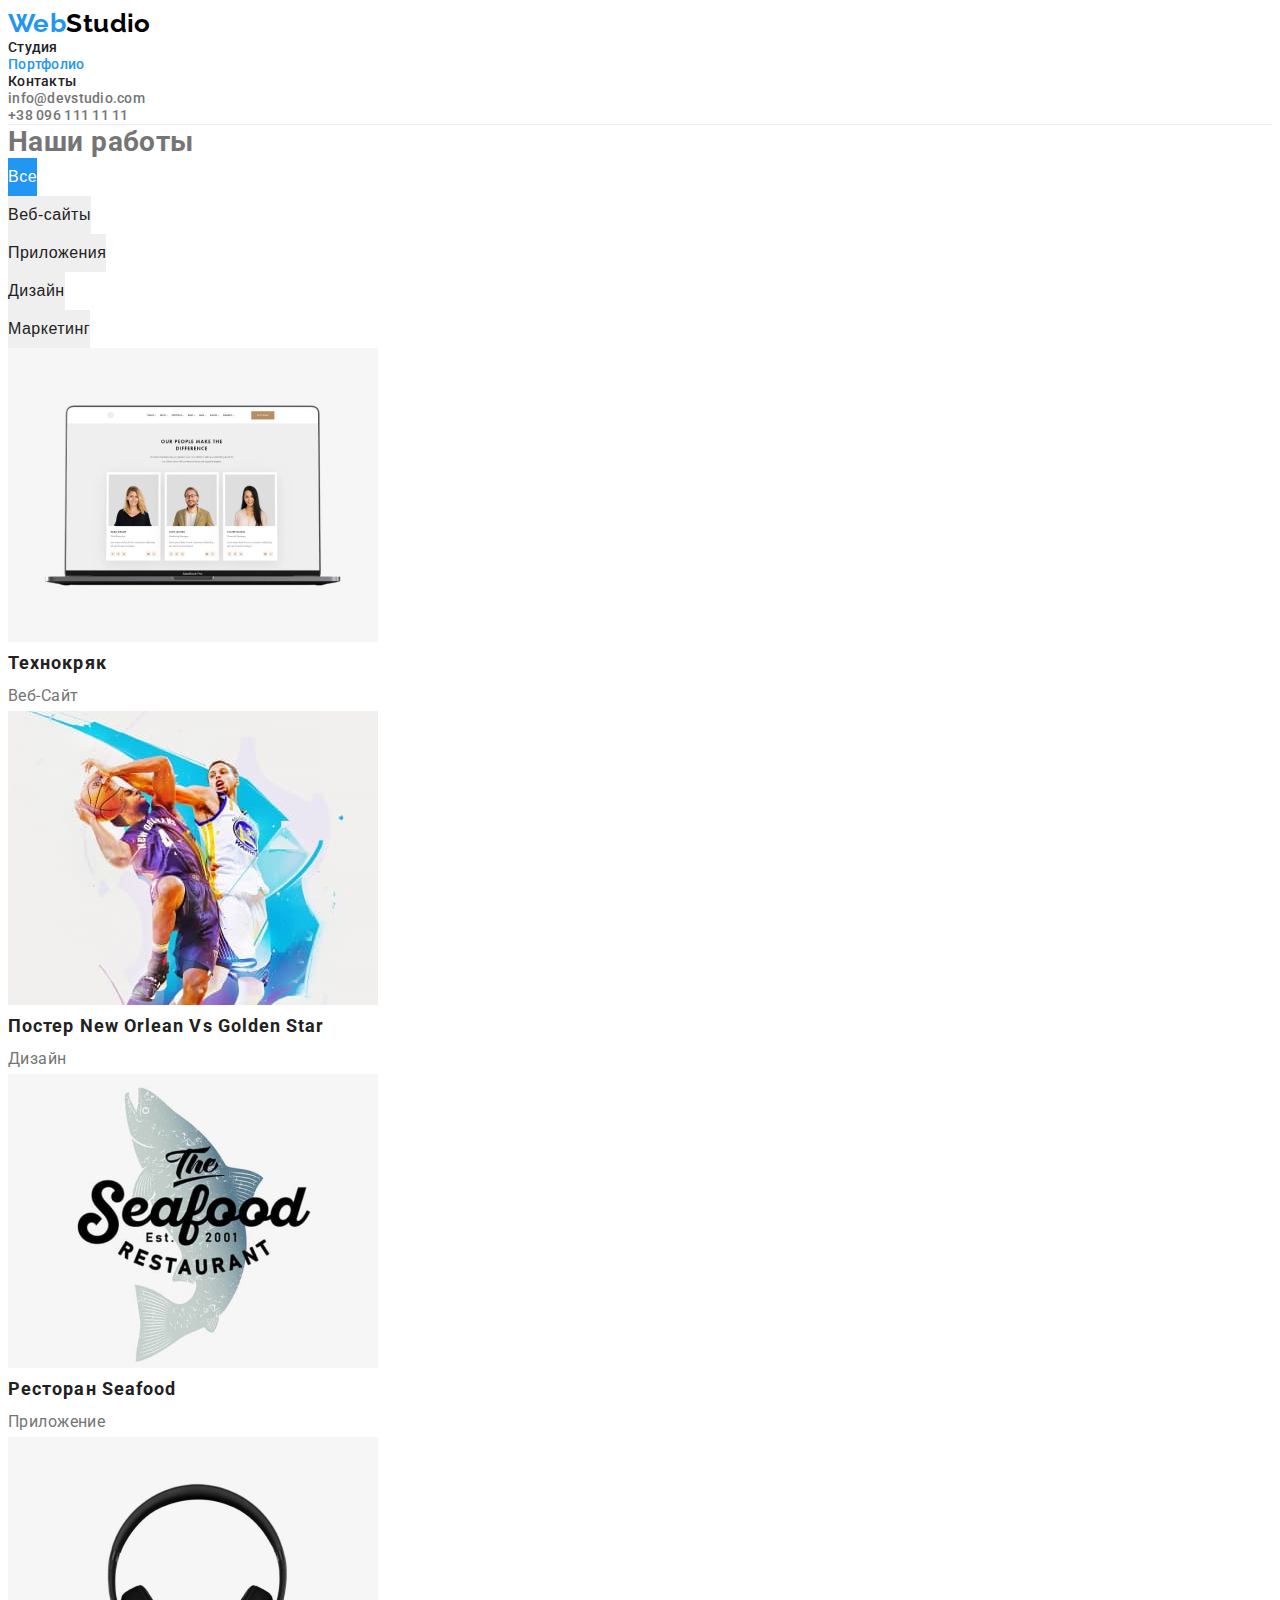
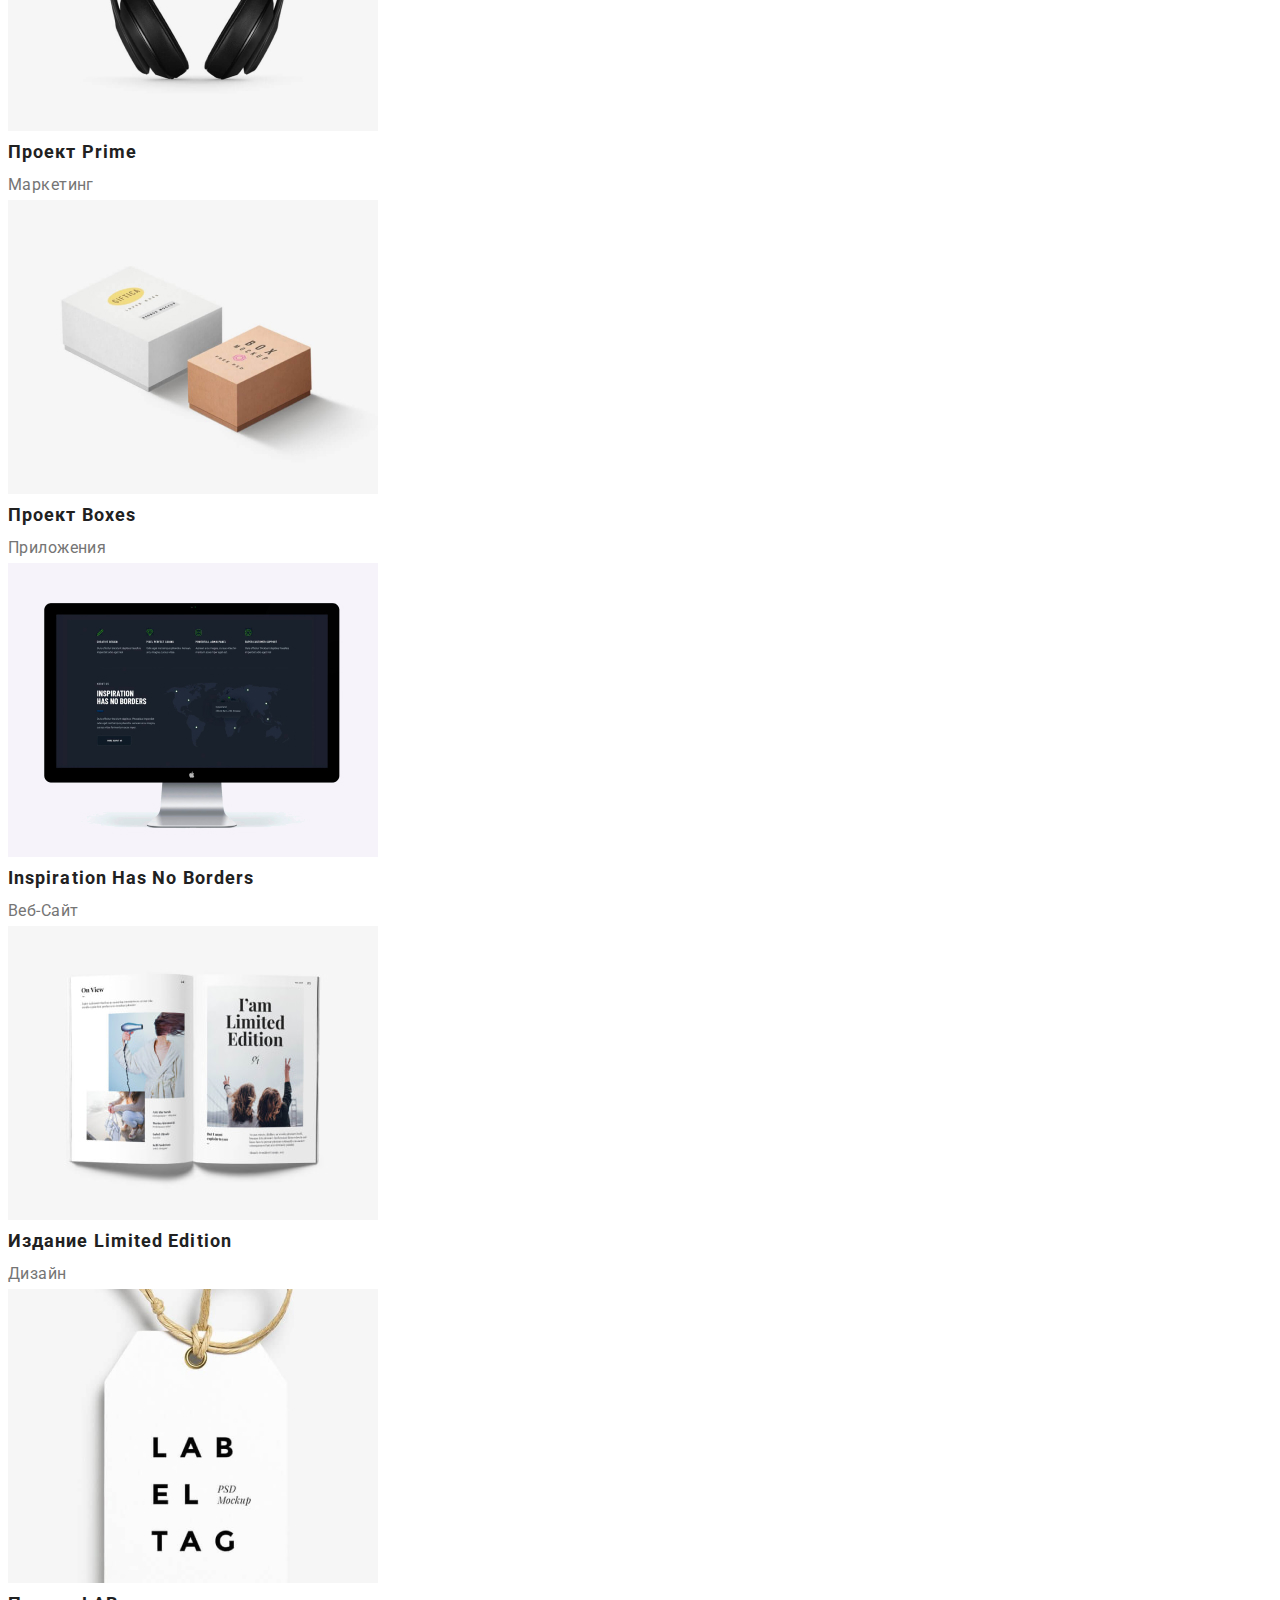
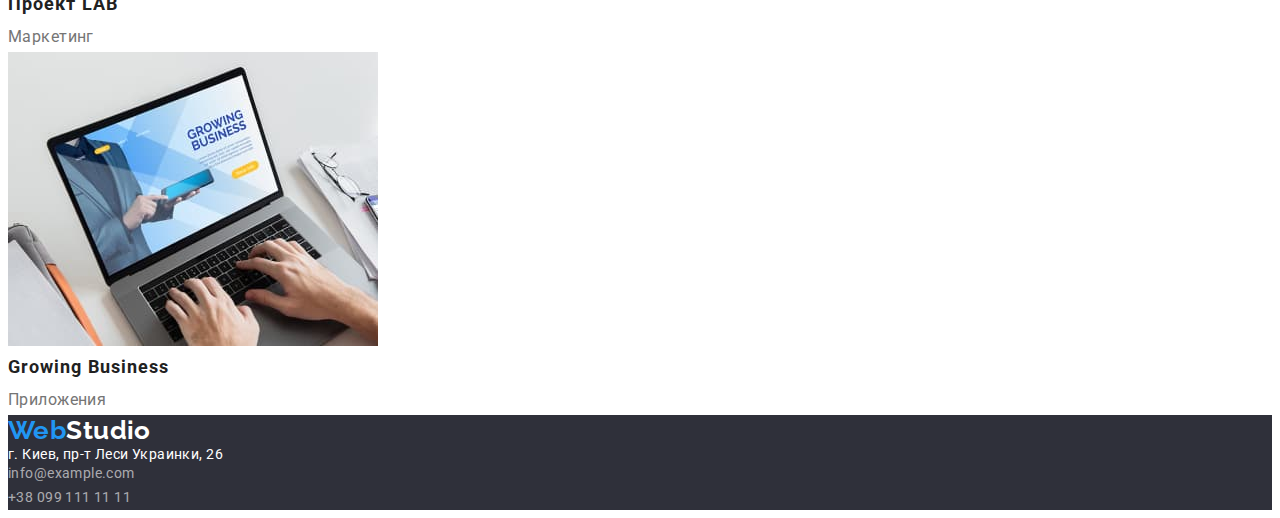
==== pages/portfolio.html @ 58dcf134 "Проект" ====
<!DOCTYPE html>
<html lang="ru">
  <head>
    <meta charset="UTF-8" />
    <meta http-equiv="X-UA-Compatible" content="IE=edge" />
    <meta name="viewport" content="width=device-width, initial-scale=1.0" />
    <title>Портфолио</title>
    <link rel="preconnect" href="https://fonts.gstatic.com" />
    <link
      href="https://fonts.googleapis.com/css2?family=Oleo+Script&family=Raleway:wght@700&family=Roboto:wght@400;500;700&display=swap"
      rel="stylesheet"
    />
    <link rel="stylesheet" href="../css/variables.css" />
    <link rel="stylesheet" href="../css/style.css" />
  </head>
  <body>
    <header class="header">
      <p>
        <a class="logo link" href="../index.html"
          >Web<span class="logoheader-secondpart">Studio</span></a
        >
      </p>
      <nav class="menu">
        <ul>
          <li class="listitem">
            <a class="link" href="../index.html">Студия</a>
          </li>
          <li class="listitem">
            <a class="link active" href="#">Портфолио</a>
          </li>
          <li class="listitem">
            <a class="link" href="#">Контакты</a>
          </li>
        </ul>
      </nav>
      <ul class="listinfo">
        <li class="listitem">
          <a class="link header-info" href="mailto:info@devstudio.com"
            >info@devstudio.com</a
          >
        </li>
        <li class="listitem">
          <a class="link header-info" href="tel:+380961111111"
            >+38 096 111 11 11</a
          >
        </li>
      </ul>
    </header>
    <main>
      <section>
        <h1 class="nonevisible">Наши работы</h1>
        <!-- Группа кнопок для фильтра работ -->
        <ul class="filter-nav">
          <li class="listitem">
            <button class="filter-btn active" type="submit">Все</button>
          </li>
          <li class="listitem">
            <button class="filter-btn" type="submit">Веб-сайты</button>
          </li>
          <li class="listitem">
            <button class="filter-btn" type="submit">Приложения</button>
          </li>
          <li class="listitem">
            <button class="filter-btn" type="submit">Дизайн</button>
          </li>
          <li class="listitem">
            <button class="filter-btn" type="submit">Маркетинг</button>
          </li>
        </ul>
        <!-- Группа карточек с работами -->
        <ul class="portfolio">
          <li class="listitem">
            <img
              src="../images/portfolio1.jpg"
              width="370px"
              alt="Веб-сайт Технокряк"
            />
            <h2 class="title">Технокряк</h2>
            <p class="text">Веб-сайт</p>
          </li>
          <li class="listitem">
            <img
              src="../images/portfolio2.jpg"
              width="370px"
              alt="Дизайн Постер New Orlean vs Golden Star"
            />
            <h2 class="title">Постер New Orlean vs Golden Star</h2>
            <p class="text">Дизайн</p>
          </li>
          <li class="listitem">
            <img
              src="../images/portfolio3.jpg"
              width="370px"
              alt="Приложение Ресторан Seafood"
            />
            <h2 class="title">Ресторан Seafood</h2>
            <p class="text">Приложение</p>
          </li>
          <li class="listitem">
            <img
              src="../images/portfolio4.jpg"
              width="370px"
              alt="Маркетинг Проект Prime"
            />
            <h2 class="title">Проект Prime</h2>
            <p class="text">Маркетинг</p>
          </li>
          <li class="listitem">
            <img
              src="../images/portfolio5.jpg"
              width="370px"
              alt="Приложение Проект Boxes"
            />
            <h2 class="title">Проект Boxes</h2>
            <p class="text">Приложения</p>
          </li>
          <li class="listitem">
            <img
              src="../images/portfolio6.jpg"
              width="370px"
              alt="Веб-сайт Inspiration has no Borders"
            />
            <h2 class="title">Inspiration has no Borders</h2>
            <p class="text">Веб-сайт</p>
          </li>
          <li class="listitem">
            <img
              src="../images/portfolio7.jpg"
              width="370px"
              alt="Дизайн Издание Limited Edition"
            />
            <h2 class="title">Издание Limited Edition</h2>
            <p class="text">Дизайн</p>
          </li>
          <li class="listitem">
            <img
              src="../images/portfolio8.jpg"
              width="370px"
              alt="Маркетинг Проект LAB"
            />
            <h2 class="title">Проект LAB</h2>
            <p class="text">Маркетинг</p>
          </li>
          <li class="listitem">
            <img
              src="../images/portfolio9.jpg"
              width="370px"
              alt="Приложение Growing Business"
            />
            <h2 class="title">Growing Business</h2>
            <p class="text">Приложения</p>
          </li>
        </ul>
      </section>
    </main>
    <footer>
      <div class="footer-box">
        <p>
          <a class="logo link" href="./index.html"
            >Web<span class="logofooter-secondpart">Studio</span></a
          >
        </p>
        <address>
          <p class="address-info">г. Киев, пр-т Леси Украинки, 26</p>
          <ul class="listinfo">
            <li class="listitem">
              <a class="link footer-info" href="mailto:info@example.com"
                >info@example.com</a
              >
            </li>
            <li class="listitem">
              <a class="link footer-info" href="tel:+380991111111"
                >+38 099 111 11 11</a
              >
            </li>
          </ul>
        </address>
      </div>
    </footer>
  </body>
</html>
---- css/variables.css ----
:root {
  --basic-textcolor: rgba(117, 117, 117, 1);
  --white-color: rgba(255, 255, 255, 1);
  --accent-color: rgba(33, 150, 243, 1);
  --basic-hcolor: rgba(33, 33, 33, 1);
  --footter-acolor: rgba(255, 255, 255, 0.6);
  --accent-bgcolor: rgba(47, 48, 58, 1);
  --section-bgcolor: rgba(245, 244, 250, 1);
  --logoheader-second-color: rgba(0, 0, 0, 1);
  --logofooter-second-color: rgba(255, 255, 255, 1);
}

/* 
Черный лого rgba(0,0,0,1);
акцент rgba(33,150,243,1);
неактивный меню rgba(33,33,33,1);
неактивная ссылка rgba(117,117,117,1);
Основной белый rgba(255,255,255,1);
border: 1px solid 236,236,236,1
 */
---- css/style.css ----
/* font-family: 'Oleo Script', cursive;
font-family: 'Raleway', sans-serif; */

body {
  font-family: 'Roboto', sans-serif;
  font-weight: 400;
  font-size: 14px;
  letter-spacing: 0.03em;
  color: var(--basic-textcolor);
}

body h1,
body h2,
body h3,
body h4,
body h5,
body h6,
body p,
body ul {
  padding: 0;
  margin: 0;
  margin-block-start: 0;
  margin-block-end: 0;
}

address {
  font-style: normal;
}

.listitem {
  list-style: none;
}

.link {
  text-decoration: none;
}

/* Style Logo for header and for footer */
.logo {
  font-family: 'Raleway', sans-serif;
  color: var(--accent-color);
  font-weight: 700;
  font-size: 26px;
  line-height: 1.19;
}

.logoheader-secondpart {
  color: var(--logoheader-second-color);
}

.logofooter-secondpart {
  color: var(--logofooter-second-color);
}

.header {
  border-bottom: 1px solid #ececec;
}

/* style header and nav-menu and contact-info*/
.menu .link {
  color: var(--basic-hcolor);
  font-weight: 500;
  line-height: 1.14;
  letter-spacing: 0.02em;
}

.filter-btn {
  padding: 0;
  border-style: none;
  height: 38px;
  color: var(--basic-hcolor);
  font-weight: 500;
  font-size: 16px;
  line-height: 1.63;
  /* identical to box height, or 162% */
  text-align: center;
  letter-spacing: 0.03em;
}

.menu .link:hover,
.menu .link:focus,
.listinfo .link:hover,
.listinfo .link:focus {
  color: var(--accent-color);
}

.filter-nav .filter-btn:hover,
.filter-nav .filter-btn:focus {
  background-color: var(--accent-color);
  color: var(--white-color);
}

.menu .link.active {
  color: var(--accent-color);
}

.filter-nav .filter-btn.active {
  background-color: var(--accent-color);
  color: var(--white-color);
}

.listitem .header-info {
  font-weight: 500;
  line-height: 1.14;
  letter-spacing: 0.02em;
  color: var(--basic-textcolor);
}

/* style main section
section Hero */
.tagline {
  color: var(--white-color);
  font-weight: 900;
  font-size: 44px;
  line-height: 1.36;
  text-align: center;
  letter-spacing: 0.06em;
  text-transform: uppercase;
}

.main-box {
  background-color: var(--accent-bgcolor);
}

.btn-order {
  padding: 0;
  font-weight: 700;
  font-size: 16px;
  line-height: 1.86;
  align-items: center;
  text-align: center;
  letter-spacing: 0.06em;
  width: 200px;
  height: 50px;
  left: 700px;
  top: 430px;
  background: var(--accent-color);
  color: var(--white-color);
  box-shadow: 0px 4px 4px rgba(0, 0, 0, 0.15);
  border-radius: 4px;
  border-style: none;
}

/* style section base */
.base-title {
  font-weight: 700;
  color: var(--basic-hcolor);
  font-size: 36px;
  line-height: 1.17;
  text-align: center;
}

.title {
  font-weight: 700;
  color: var(--basic-hcolor);
  line-height: 1.14;
  text-transform: uppercase;
}

.ourteam .title {
  font-weight: 500;
  font-size: 16px;
  line-height: 1.19;
  /* identical to box height */
  text-transform: capitalize;
}

.portfolio .title {
  font-weight: 700;
  font-size: 18px;
  line-height: 2;
  /* identical to box height, or 200% */
  letter-spacing: 0.06em;
  text-transform: capitalize;
}

.text {
  line-height: 1.71;
}

.ourteam .text {
  font-size: 16px;
  line-height: 1.19;
  text-transform: capitalize;
}

.portfolio .text {
  font-size: 16px;
  line-height: 1.88;
  text-transform: capitalize;
}

.ourteam {
  background-color: var(--section-bgcolor);
}

/* style for footer */
.address-info {
  color: var(--white-color);
}

.listitem .footer-info {
  line-height: 1.71;
  color: var(--footter-acolor);
}

.footer-box {
  background-color: var(--accent-bgcolor);
}
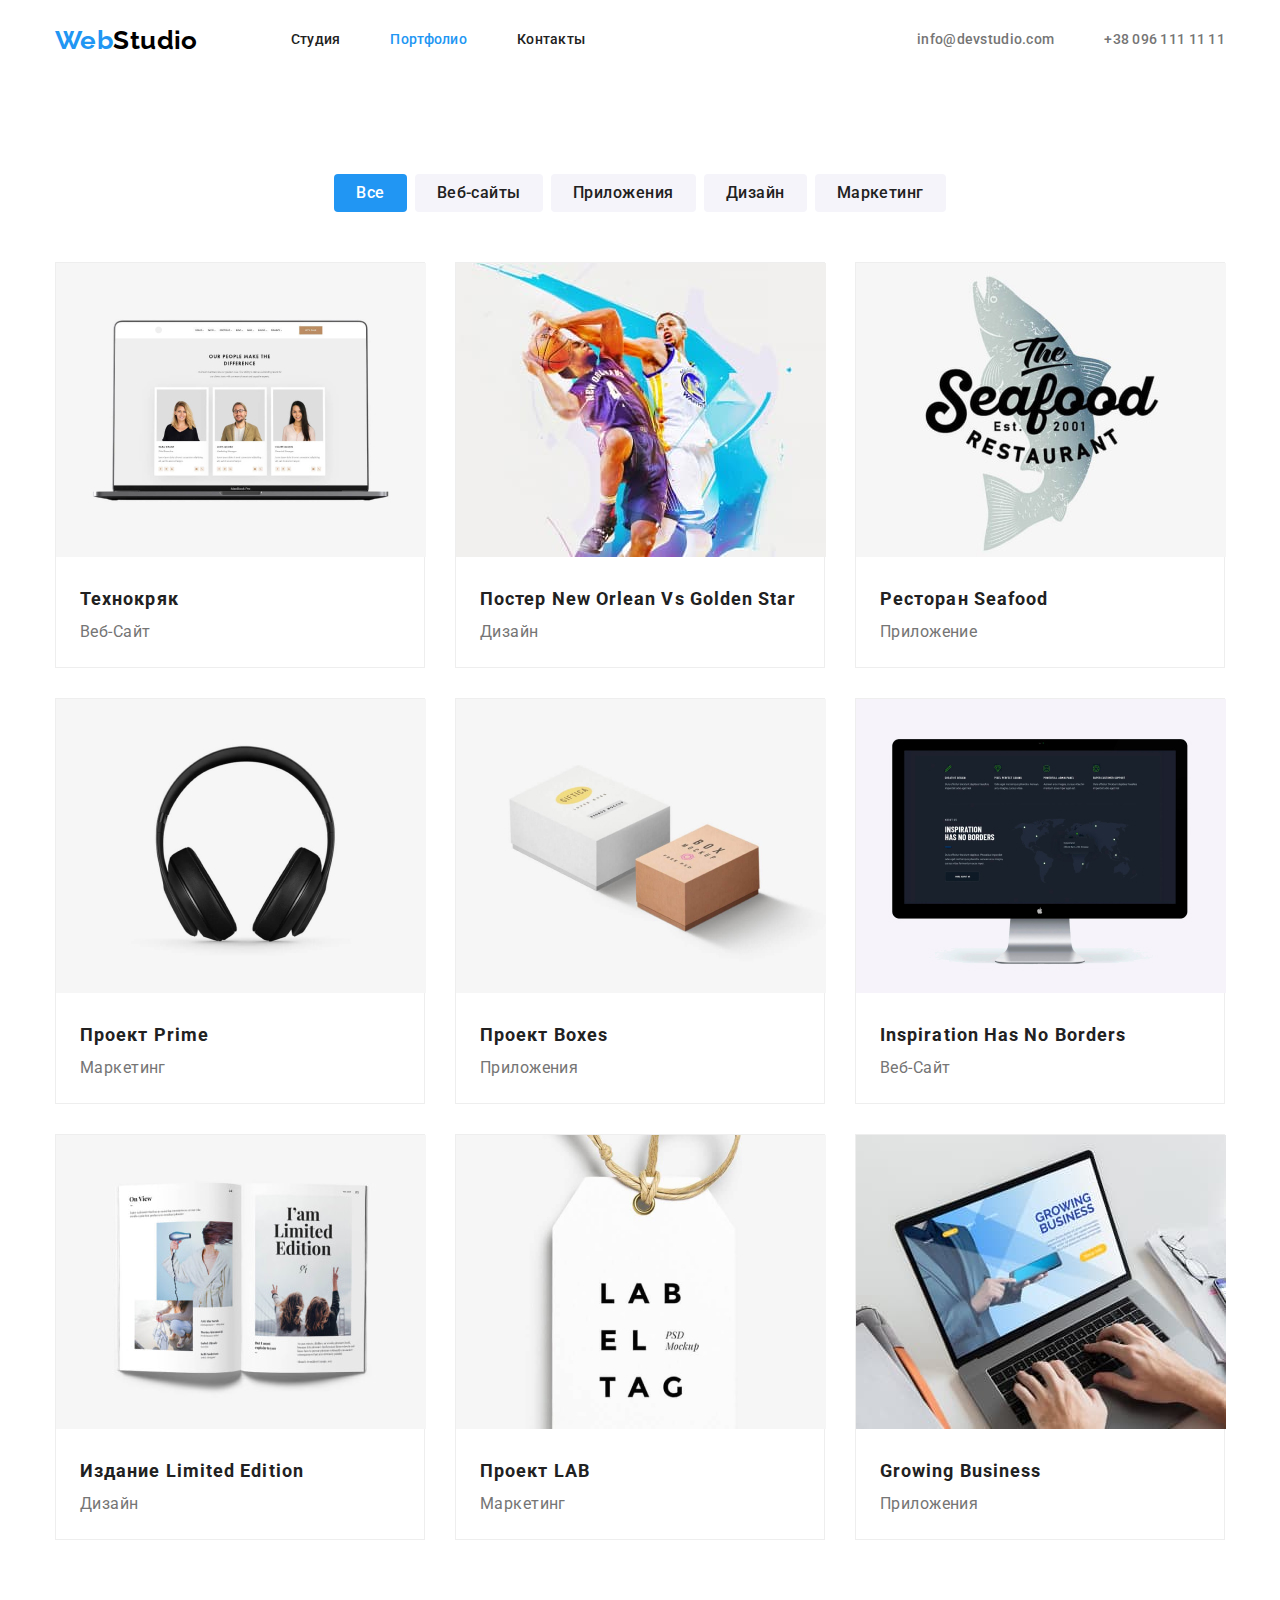
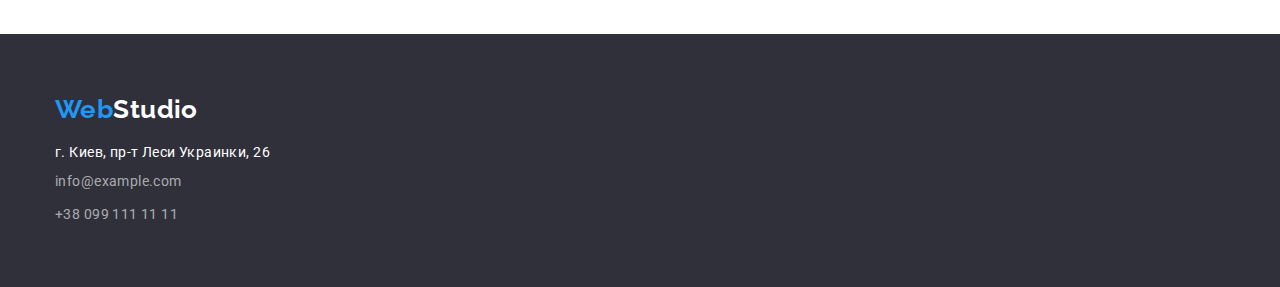
==== commit 0f85ae7d: "Проект" ====
--- a/pages/portfolio.html
+++ b/pages/portfolio.html
@@ -10,172 +10,181 @@
       href="https://fonts.googleapis.com/css2?family=Oleo+Script&family=Raleway:wght@700&family=Roboto:wght@400;500;700&display=swap"
       rel="stylesheet"
     />
+    <link
+      rel="stylesheet"
+      href="https://cdn.jsdelivr.net/npm/modern-normalize@1.0.0/modern-normalize.min.css"
+    />
     <link rel="stylesheet" href="../css/variables.css" />
     <link rel="stylesheet" href="../css/style.css" />
   </head>
   <body>
     <header class="header">
-      <p>
-        <a class="logo link" href="../index.html"
-          >Web<span class="logoheader-secondpart">Studio</span></a
-        >
-      </p>
-      <nav class="menu">
-        <ul>
+      <div class="container">
+        <p class="logo">
+          <a class="link" href="../index.html"
+            >Web<span class="logoheader-secondpart">Studio</span></a
+          >
+        </p>
+        <nav class="menu">
+          <ul class="nav-menu">
+            <li class="listitem">
+              <a class="link" href="../index.html">Студия</a>
+            </li>
+            <li class="listitem">
+              <a class="link active" href="pages/portfolio.html">Портфолио</a>
+            </li>
+            <li class="listitem">
+              <a class="link" href="#">Контакты</a>
+            </li>
+          </ul>
+        </nav>
+        <ul class="listinfo">
           <li class="listitem">
-            <a class="link" href="../index.html">Студия</a>
+            <a class="link header-info" href="mailto:info@devstudio.com"
+              >info@devstudio.com</a
+            >
           </li>
           <li class="listitem">
-            <a class="link active" href="#">Портфолио</a>
-          </li>
-          <li class="listitem">
-            <a class="link" href="#">Контакты</a>
+            <a class="link header-info" href="tel:+380961111111"
+              >+38 096 111 11 11</a
+            >
           </li>
         </ul>
-      </nav>
-      <ul class="listinfo">
-        <li class="listitem">
-          <a class="link header-info" href="mailto:info@devstudio.com"
-            >info@devstudio.com</a
-          >
-        </li>
-        <li class="listitem">
-          <a class="link header-info" href="tel:+380961111111"
-            >+38 096 111 11 11</a
-          >
-        </li>
-      </ul>
+      </div>
     </header>
     <main>
-      <section>
-        <h1 class="nonevisible">Наши работы</h1>
-        <!-- Группа кнопок для фильтра работ -->
-        <ul class="filter-nav">
-          <li class="listitem">
-            <button class="filter-btn active" type="submit">Все</button>
-          </li>
-          <li class="listitem">
-            <button class="filter-btn" type="submit">Веб-сайты</button>
-          </li>
-          <li class="listitem">
-            <button class="filter-btn" type="submit">Приложения</button>
-          </li>
-          <li class="listitem">
-            <button class="filter-btn" type="submit">Дизайн</button>
-          </li>
-          <li class="listitem">
-            <button class="filter-btn" type="submit">Маркетинг</button>
-          </li>
-        </ul>
-        <!-- Группа карточек с работами -->
-        <ul class="portfolio">
-          <li class="listitem">
-            <img
-              src="../images/portfolio1.jpg"
-              width="370px"
-              alt="Веб-сайт Технокряк"
-            />
-            <h2 class="title">Технокряк</h2>
-            <p class="text">Веб-сайт</p>
-          </li>
-          <li class="listitem">
-            <img
-              src="../images/portfolio2.jpg"
-              width="370px"
-              alt="Дизайн Постер New Orlean vs Golden Star"
-            />
-            <h2 class="title">Постер New Orlean vs Golden Star</h2>
-            <p class="text">Дизайн</p>
-          </li>
-          <li class="listitem">
-            <img
-              src="../images/portfolio3.jpg"
-              width="370px"
-              alt="Приложение Ресторан Seafood"
-            />
-            <h2 class="title">Ресторан Seafood</h2>
-            <p class="text">Приложение</p>
-          </li>
-          <li class="listitem">
-            <img
-              src="../images/portfolio4.jpg"
-              width="370px"
-              alt="Маркетинг Проект Prime"
-            />
-            <h2 class="title">Проект Prime</h2>
-            <p class="text">Маркетинг</p>
-          </li>
-          <li class="listitem">
-            <img
-              src="../images/portfolio5.jpg"
-              width="370px"
-              alt="Приложение Проект Boxes"
-            />
-            <h2 class="title">Проект Boxes</h2>
-            <p class="text">Приложения</p>
-          </li>
-          <li class="listitem">
-            <img
-              src="../images/portfolio6.jpg"
-              width="370px"
-              alt="Веб-сайт Inspiration has no Borders"
-            />
-            <h2 class="title">Inspiration has no Borders</h2>
-            <p class="text">Веб-сайт</p>
-          </li>
-          <li class="listitem">
-            <img
-              src="../images/portfolio7.jpg"
-              width="370px"
-              alt="Дизайн Издание Limited Edition"
-            />
-            <h2 class="title">Издание Limited Edition</h2>
-            <p class="text">Дизайн</p>
-          </li>
-          <li class="listitem">
-            <img
-              src="../images/portfolio8.jpg"
-              width="370px"
-              alt="Маркетинг Проект LAB"
-            />
-            <h2 class="title">Проект LAB</h2>
-            <p class="text">Маркетинг</p>
-          </li>
-          <li class="listitem">
-            <img
-              src="../images/portfolio9.jpg"
-              width="370px"
-              alt="Приложение Growing Business"
-            />
-            <h2 class="title">Growing Business</h2>
-            <p class="text">Приложения</p>
-          </li>
-        </ul>
+      <section class="section-portfolio">
+        <div class="container">
+          <h1 class="nonevisible">Наши работы</h1>
+          <!-- Группа кнопок для фильтра работ -->
+          <ul class="filter-nav">
+            <li class="listitem">
+              <button class="filter-btn active" type="submit">Все</button>
+            </li>
+            <li class="listitem">
+              <button class="filter-btn" type="submit">Веб-сайты</button>
+            </li>
+            <li class="listitem">
+              <button class="filter-btn" type="submit">Приложения</button>
+            </li>
+            <li class="listitem">
+              <button class="filter-btn" type="submit">Дизайн</button>
+            </li>
+            <li class="listitem">
+              <button class="filter-btn" type="submit">Маркетинг</button>
+            </li>
+          </ul>
+          <!-- Группа карточек с работами -->
+          <ul class="portfolio-list">
+            <li class="listitem">
+              <img
+                src="../images/portfolio1.jpg"
+                width="370px"
+                alt="Веб-сайт Технокряк"
+              />
+              <h2 class="title">Технокряк</h2>
+              <p class="text">Веб-сайт</p>
+            </li>
+            <li class="listitem">
+              <img
+                src="../images/portfolio2.jpg"
+                width="370px"
+                alt="Дизайн Постер New Orlean vs Golden Star"
+              />
+              <h2 class="title">Постер New Orlean vs Golden Star</h2>
+              <p class="text">Дизайн</p>
+            </li>
+            <li class="listitem">
+              <img
+                src="../images/portfolio3.jpg"
+                width="370px"
+                alt="Приложение Ресторан Seafood"
+              />
+              <h2 class="title">Ресторан Seafood</h2>
+              <p class="text">Приложение</p>
+            </li>
+            <li class="listitem">
+              <img
+                src="../images/portfolio4.jpg"
+                width="370px"
+                alt="Маркетинг Проект Prime"
+              />
+              <h2 class="title">Проект Prime</h2>
+              <p class="text">Маркетинг</p>
+            </li>
+            <li class="listitem">
+              <img
+                src="../images/portfolio5.jpg"
+                width="370px"
+                alt="Приложение Проект Boxes"
+              />
+              <h2 class="title">Проект Boxes</h2>
+              <p class="text">Приложения</p>
+            </li>
+            <li class="listitem">
+              <img
+                src="../images/portfolio6.jpg"
+                width="370px"
+                alt="Веб-сайт Inspiration has no Borders"
+              />
+              <h2 class="title">Inspiration has no Borders</h2>
+              <p class="text">Веб-сайт</p>
+            </li>
+            <li class="listitem">
+              <img
+                src="../images/portfolio7.jpg"
+                width="370px"
+                alt="Дизайн Издание Limited Edition"
+              />
+              <h2 class="title">Издание Limited Edition</h2>
+              <p class="text">Дизайн</p>
+            </li>
+            <li class="listitem">
+              <img
+                src="../images/portfolio8.jpg"
+                width="370px"
+                alt="Маркетинг Проект LAB"
+              />
+              <h2 class="title">Проект LAB</h2>
+              <p class="text">Маркетинг</p>
+            </li>
+            <li class="listitem">
+              <img
+                src="../images/portfolio9.jpg"
+                width="370px"
+                alt="Приложение Growing Business"
+              />
+              <h2 class="title">Growing Business</h2>
+              <p class="text">Приложения</p>
+            </li>
+          </ul>
+        </div>
       </section>
     </main>
     <footer>
       <div class="footer-box">
-        <p>
-          <a class="logo link" href="./index.html"
-            >Web<span class="logofooter-secondpart">Studio</span></a
-          >
-        </p>
-        <address>
-          <p class="address-info">г. Киев, пр-т Леси Украинки, 26</p>
-          <ul class="listinfo">
-            <li class="listitem">
-              <a class="link footer-info" href="mailto:info@example.com"
-                >info@example.com</a
-              >
-            </li>
-            <li class="listitem">
-              <a class="link footer-info" href="tel:+380991111111"
-                >+38 099 111 11 11</a
-              >
-            </li>
-          </ul>
-        </address>
+        <div class="container">
+          <p class="logo">
+            <a class="link" href="./index.html"
+              >Web<span class="logofooter-secondpart">Studio</span></a
+            >
+          </p>
+          <address>
+            <p class="address-info">г. Киев, пр-т Леси Украинки, 26</p>
+            <ul class="listinfo">
+              <li class="listitem">
+                <a class="link footer-info" href="mailto:info@example.com"
+                  >info@example.com</a
+                >
+              </li>
+              <li class="listitem">
+                <a class="link footer-info" href="tel:+380991111111"
+                  >+38 099 111 11 11</a
+                >
+              </li>
+            </ul>
+          </address>
+        </div>
       </div>
-    </footer>
   </body>
 </html>
--- a/css/variables.css
+++ b/css/variables.css
@@ -8,6 +8,9 @@
   --section-bgcolor: rgba(245, 244, 250, 1);
   --logoheader-second-color: rgba(0, 0, 0, 1);
   --logofooter-second-color: rgba(255, 255, 255, 1);
+  --border-cards-color: rgba(238, 238, 238, 1);
+  --width-container: 1200px;
+  --min-indent: 30px;
 }
 
 /* 
--- a/css/style.css
+++ b/css/style.css
@@ -1,13 +1,20 @@
 /* font-family: 'Oleo Script', cursive;
 font-family: 'Raleway', sans-serif; */
+/* 
+* {
+  outline: 1px solid tomato;
+} */
 
 body {
   font-family: 'Roboto', sans-serif;
   font-weight: 400;
   font-size: 14px;
+  line-height: 1.14;
   letter-spacing: 0.03em;
   color: var(--basic-textcolor);
 }
+
+/* reset style for tags and base classes*/
 
 body h1,
 body h2,
@@ -35,8 +42,46 @@
   text-decoration: none;
 }
 
-/* Style Logo for header and for footer */
+/* Style general container */
+/* container */
+.container {
+  width: var(--width-container);
+  padding: 0 15px;
+  margin: 0 auto;
+}
+
+/* general style section */
+.base-title {
+  font-weight: 700;
+  color: var(--basic-hcolor);
+  font-size: 36px;
+  line-height: 1.17;
+  text-align: center;
+}
+
+.title {
+  font-weight: 700;
+  color: var(--basic-hcolor);
+  line-height: 1.14;
+  text-transform: uppercase;
+}
+
+.text {
+  line-height: 1.71;
+}
+
+/* general HEADER and FOOTTER sections: logo, menu, contact*/
+.header .container {
+  display: flex;
+  align-items: center;
+  min-height: 80px;
+}
+
 .logo {
+  margin-right: 93px;
+}
+
+.logo .link {
   font-family: 'Raleway', sans-serif;
   color: var(--accent-color);
   font-weight: 700;
@@ -52,29 +97,31 @@
   color: var(--logofooter-second-color);
 }
 
-.header {
-  border-bottom: 1px solid #ececec;
-}
-
-/* style header and nav-menu and contact-info*/
+/* style header and lists for menu and contact-info*/
+.nav-menu {
+  display: flex;
+  align-items: center;
+}
+
+.nav-menu .listitem:not(:first-child) {
+  margin-left: 50px;
+}
+
 .menu .link {
+  display: inline-block;
   color: var(--basic-hcolor);
   font-weight: 500;
   line-height: 1.14;
   letter-spacing: 0.02em;
 }
 
-.filter-btn {
-  padding: 0;
-  border-style: none;
-  height: 38px;
-  color: var(--basic-hcolor);
-  font-weight: 500;
-  font-size: 16px;
-  line-height: 1.63;
-  /* identical to box height, or 162% */
-  text-align: center;
-  letter-spacing: 0.03em;
+.header .listinfo {
+  display: flex;
+  margin-left: auto;
+}
+
+.header .listinfo .listitem:not(:last-child) {
+  margin-right: 50px;
 }
 
 .menu .link:hover,
@@ -84,19 +131,8 @@
   color: var(--accent-color);
 }
 
-.filter-nav .filter-btn:hover,
-.filter-nav .filter-btn:focus {
-  background-color: var(--accent-color);
-  color: var(--white-color);
-}
-
 .menu .link.active {
   color: var(--accent-color);
-}
-
-.filter-nav .filter-btn.active {
-  background-color: var(--accent-color);
-  color: var(--white-color);
 }
 
 .listitem .header-info {
@@ -108,7 +144,19 @@
 
 /* style main section
 section Hero */
+
+.main-box {
+  min-width: var(--width-container);
+  background-color: var(--accent-bgcolor);
+}
+
+.hero.container {
+  padding: 200px 0;
+}
+
 .tagline {
+  display: block;
+  margin-bottom: 30px;
   color: var(--white-color);
   font-weight: 900;
   font-size: 44px;
@@ -118,85 +166,147 @@
   text-transform: uppercase;
 }
 
-.main-box {
-  background-color: var(--accent-bgcolor);
-}
-
 .btn-order {
-  padding: 0;
+  display: block;
+  padding: 10px 32px;
+  margin: 0 auto;
   font-weight: 700;
   font-size: 16px;
   line-height: 1.86;
-  align-items: center;
   text-align: center;
   letter-spacing: 0.06em;
-  width: 200px;
-  height: 50px;
-  left: 700px;
-  top: 430px;
   background: var(--accent-color);
   color: var(--white-color);
-  box-shadow: 0px 4px 4px rgba(0, 0, 0, 0.15);
   border-radius: 4px;
   border-style: none;
 }
 
-/* style section base */
-.base-title {
-  font-weight: 700;
-  color: var(--basic-hcolor);
-  font-size: 36px;
-  line-height: 1.17;
-  text-align: center;
-}
-
-.title {
-  font-weight: 700;
-  color: var(--basic-hcolor);
-  line-height: 1.14;
-  text-transform: uppercase;
-}
-
-.ourteam .title {
-  font-weight: 500;
-  font-size: 16px;
-  line-height: 1.19;
-  /* identical to box height */
-  text-transform: capitalize;
+/* style section feuture */
+
+.features .container,
+.ourteam .container {
+  padding-top: 94px;
+  padding-bottom: 94px;
+}
+
+.features .list {
+  display: flex;
+  flex-wrap: wrap;
+  justify-content: space-between;
+}
+
+.nonevisible {
+  display: none;
+}
+
+.features .title {
+  margin-bottom: 10px;
+}
+
+.features .listitem {
+  width: 270px;
+}
+
+/* style section portfolio */
+
+.portfolio .container {
+  padding-bottom: 94px;
+}
+
+.portfolio .list {
+  display: flex;
+  flex-wrap: wrap;
+  justify-content: space-between;
+}
+
+.portfolio .base-title {
+  margin-bottom: 50px;
 }
 
 .portfolio .title {
   font-weight: 700;
   font-size: 18px;
   line-height: 2;
-  /* identical to box height, or 200% */
   letter-spacing: 0.06em;
   text-transform: capitalize;
 }
 
-.text {
-  line-height: 1.71;
+.portfolio .text {
+  font-size: 16px;
+  line-height: 1.88;
+  text-transform: capitalize;
+}
+
+/* style section ourteam */
+
+.ourteam .base-title {
+  margin-bottom: 50px;
+}
+
+.ourteam .list {
+  display: flex;
+  flex-wrap: wrap;
+  justify-content: space-between;
+}
+
+.ourteam .listitem {
+  padding-bottom: 30px;
+  text-align: center;
+}
+
+.ourteam .image {
+  display: block;
+  margin-bottom: 30px;
+}
+
+.ourteam .title {
+  display: block;
+  margin-bottom: 10px;
+  font-weight: 500;
+  font-size: 16px;
+  line-height: 1.19;
+  text-transform: capitalize;
 }
 
 .ourteam .text {
+  display: block;
   font-size: 16px;
   line-height: 1.19;
   text-transform: capitalize;
 }
 
-.portfolio .text {
-  font-size: 16px;
-  line-height: 1.88;
-  text-transform: capitalize;
-}
-
 .ourteam {
+  min-width: var(--width-container);
   background-color: var(--section-bgcolor);
 }
 
 /* style for footer */
-.address-info {
+
+.footer-box .container {
+  padding-bottom: 60px;
+  padding-top: 60px;
+}
+
+.footer-box .logo {
+  margin-bottom: 20px;
+}
+
+.footer-box .address-info {
+  display: block;
+  margin-bottom: 9px;
   color: var(--white-color);
+}
+
+.footer-box .footer-info {
+  display: inline-block;
+}
+
+.footer-box .listitem {
+  display: block;
+}
+
+.footer-box .listinfo .listitem:not(:last-child) {
+  margin-bottom: 9px;
 }
 
 .listitem .footer-info {
@@ -205,5 +315,114 @@
 }
 
 .footer-box {
+  min-width: var(--width-container);
   background-color: var(--accent-bgcolor);
 }
+
+/* only potfolio pages */
+
+.section-portfolio {
+  margin-top: 94px;
+  margin-bottom: 94px;
+}
+
+.section-portfolio .filter-nav {
+  display: flex;
+  justify-content: center;
+  margin-bottom: 50px;
+}
+
+.section-portfolio .filter-nav .listitem:not(:first-child) {
+  margin-left: 8px;
+}
+
+.section-portfolio .listitem .filter-btn {
+  min-height: 38px;
+  padding: 6px 22px;
+  border-style: none;
+  border-radius: 4px;
+  background-color: var(--section-bgcolor);
+  color: var(--basic-hcolor);
+  font-family: 'Roboto', sans-serif;
+  font-weight: 500;
+  font-size: 16px;
+  line-height: 1.63;
+  text-align: center;
+  letter-spacing: 0.03em;
+}
+
+.filter-nav .filter-btn:hover,
+.filter-nav .filter-btn:focus {
+  background-color: var(--accent-color);
+  color: var(--white-color);
+}
+
+.filter-nav .filter-btn.active {
+  background-color: var(--accent-color);
+  color: var(--white-color);
+}
+
+.portfolio-list {
+  display: flex;
+  flex-wrap: wrap;
+  justify-content: flex-start;
+}
+
+.portfolio-list .listitem {
+  width: 370px;
+  padding-bottom: 20px;
+  border: 1px solid var(--border-cards-color);
+}
+
+.portfolio-list .listitem:first-child {
+  margin-bottom: var(--min-indent);
+  margin-right: var(--min-indent);
+}
+
+.portfolio-list .listitem:nth-child(3n + 3) {
+  margin-bottom: var(--min-indent);
+  margin-left: var(--min-indent);
+}
+
+.portfolio-list .listitem:nth-child(3n + 2) {
+  margin-bottom: var(--min-indent);
+}
+
+.portfolio-list .listitem:nth-child(3n + 4) {
+  margin-bottom: var(--min-indent);
+  margin-right: var(--min-indent);
+}
+.portfolio-list .listitem:nth-last-child(-n + 3) {
+  margin-bottom: 0;
+}
+
+/* .portfolio .title {
+  font-weight: 700;
+  font-size: 18px;
+  line-height: 2;
+  letter-spacing: 0.06em;
+  text-transform: capitalize;
+}
+
+.portfolio .text {
+  font-size: 16px;
+  line-height: 1.88;
+  text-transform: capitalize;
+} */
+
+.portfolio-list .title {
+  margin-top: 20px;
+  padding: 0 24px;
+  font-weight: 700;
+  font-size: 18px;
+  line-height: 2;
+  letter-spacing: 0.06em;
+  text-transform: capitalize;
+}
+
+.portfolio-list .text {
+  padding: 0 24px;
+  font-size: 16px;
+  line-height: 1.88;
+  text-transform: capitalize;
+}
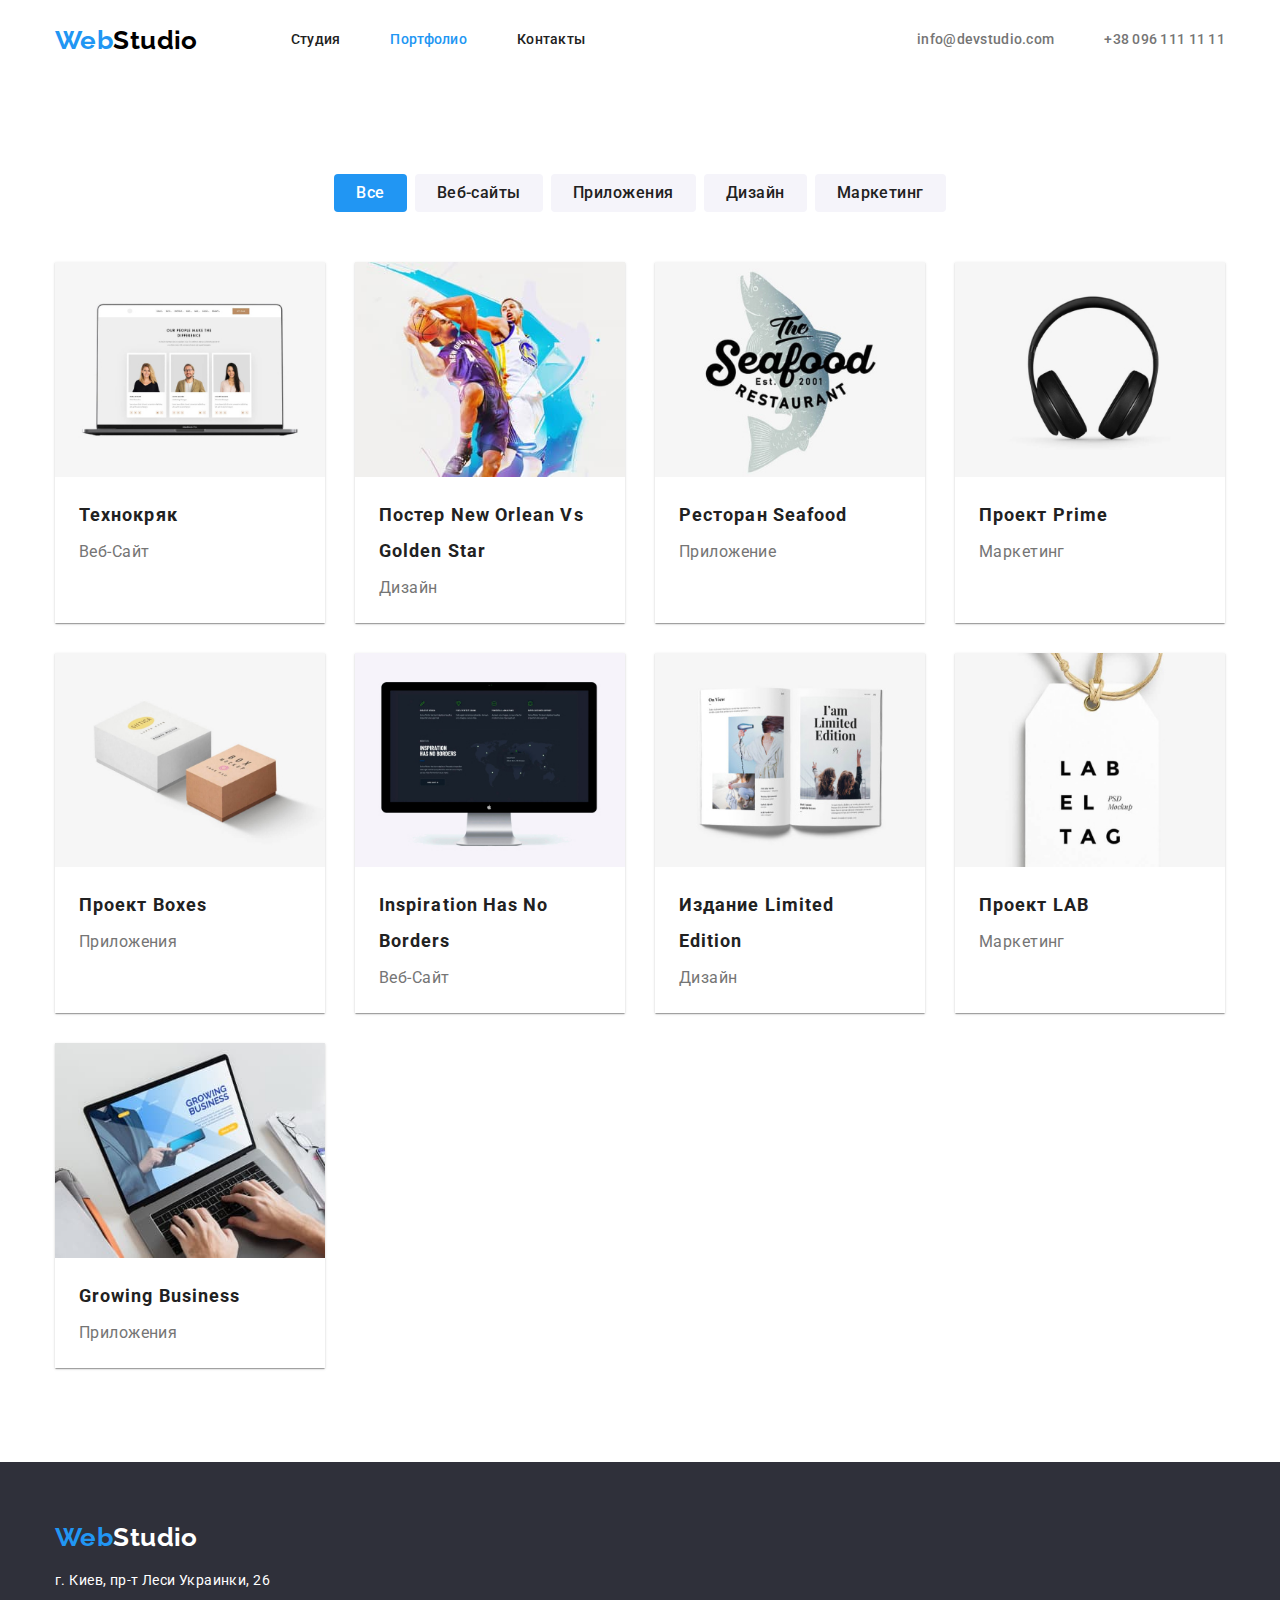
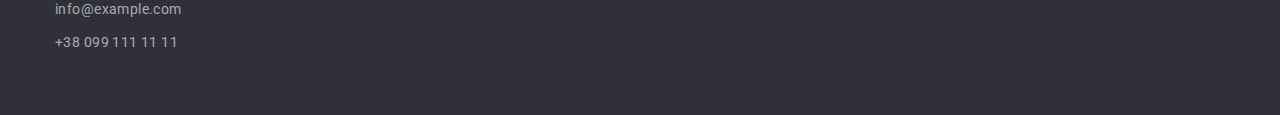
==== commit 4155c90c: "Проект" ====
--- a/pages/portfolio.html
+++ b/pages/portfolio.html
@@ -75,89 +75,118 @@
             </li>
           </ul>
           <!-- Группа карточек с работами -->
-          <ul class="portfolio-list">
-            <li class="listitem">
-              <img
-                src="../images/portfolio1.jpg"
-                width="370px"
-                alt="Веб-сайт Технокряк"
-              />
-              <h2 class="title">Технокряк</h2>
-              <p class="text">Веб-сайт</p>
-            </li>
-            <li class="listitem">
-              <img
-                src="../images/portfolio2.jpg"
-                width="370px"
-                alt="Дизайн Постер New Orlean vs Golden Star"
-              />
-              <h2 class="title">Постер New Orlean vs Golden Star</h2>
-              <p class="text">Дизайн</p>
-            </li>
-            <li class="listitem">
-              <img
-                src="../images/portfolio3.jpg"
-                width="370px"
-                alt="Приложение Ресторан Seafood"
-              />
-              <h2 class="title">Ресторан Seafood</h2>
-              <p class="text">Приложение</p>
-            </li>
-            <li class="listitem">
-              <img
-                src="../images/portfolio4.jpg"
-                width="370px"
-                alt="Маркетинг Проект Prime"
-              />
-              <h2 class="title">Проект Prime</h2>
-              <p class="text">Маркетинг</p>
-            </li>
-            <li class="listitem">
-              <img
-                src="../images/portfolio5.jpg"
-                width="370px"
-                alt="Приложение Проект Boxes"
-              />
-              <h2 class="title">Проект Boxes</h2>
-              <p class="text">Приложения</p>
-            </li>
-            <li class="listitem">
-              <img
-                src="../images/portfolio6.jpg"
-                width="370px"
-                alt="Веб-сайт Inspiration has no Borders"
-              />
-              <h2 class="title">Inspiration has no Borders</h2>
-              <p class="text">Веб-сайт</p>
-            </li>
-            <li class="listitem">
-              <img
-                src="../images/portfolio7.jpg"
-                width="370px"
-                alt="Дизайн Издание Limited Edition"
-              />
-              <h2 class="title">Издание Limited Edition</h2>
-              <p class="text">Дизайн</p>
-            </li>
-            <li class="listitem">
-              <img
-                src="../images/portfolio8.jpg"
-                width="370px"
-                alt="Маркетинг Проект LAB"
-              />
-              <h2 class="title">Проект LAB</h2>
-              <p class="text">Маркетинг</p>
-            </li>
-            <li class="listitem">
-              <img
-                src="../images/portfolio9.jpg"
-                width="370px"
-                alt="Приложение Growing Business"
-              />
-              <h2 class="title">Growing Business</h2>
-              <p class="text">Приложения</p>
-            </li>
-          </ul>
+          <div class="portfolio-card-container">
+            <ul class="portfolio-list">
+              <li class="listitem">
+                <div class="portfolio-card-img">
+                  <img
+                    src="../images/portfolio1.jpg"
+                    alt="Веб-сайт Технокряк"
+                  />
+                </div>
+                <div class="prtfolio-card-content">
+                  <h2 class="title">Технокряк</h2>
+                  <p class="text">Веб-сайт</p>
+                </div>
+              </li>
+              <li class="listitem">
+                <div class="portfolio-card-img">
+                  <img
+                    src="../images/portfolio2.jpg"
+                    alt="Дизайн Постер New Orlean vs Golden Star"
+                  />
+                </div>
+                <div class="prtfolio-card-content">
+                  <h2 class="title">Постер New Orlean vs Golden Star</h2>
+                  <p class="text">Дизайн</p>
+                </div>
+              </li>
+              <li class="listitem">
+                <div class="portfolio-card-img">
+                  <img
+                    src="../images/portfolio3.jpg"
+                    alt="Приложение Ресторан Seafood"
+                  />
+                </div>
+                <div class="prtfolio-card-content">
+                  <h2 class="title">Ресторан Seafood</h2>
+                  <p class="text">Приложение</p>
+                </div>
+              </li>
+              <li class="listitem">
+                <div class="portfolio-card-img">
+                  <img
+                    src="../images/portfolio4.jpg"
+                    alt="Маркетинг Проект Prime"
+                  />
+                </div>
+                <div class="prtfolio-card-content">
+                  <h2 class="title">Проект Prime</h2>
+                  <p class="text">Маркетинг</p>
+                </div>
+              </li>
+              <li class="listitem">
+                <div class="portfolio-card-img">
+                  <img
+                    src="../images/portfolio5.jpg"
+                    alt="Приложение Проект Boxes"
+                  />
+                </div>
+                <div class="prtfolio-card-content">
+                  <h2 class="title">Проект Boxes</h2>
+                  <p class="text">Приложения</p>
+                </div>
+              </li>
+              <li class="listitem">
+                <div class="portfolio-card-img">
+                  <img
+                    src="../images/portfolio6.jpg"
+                    alt="Веб-сайт Inspiration has no Borders"
+                  />
+                </div>
+                <div class="prtfolio-card-content">
+                  <h2 class="title">Inspiration has no Borders</h2>
+                  <p class="text">Веб-сайт</p>
+                </div>
+              </li>
+              <li class="listitem">
+                <div class="portfolio-card-img">
+                  <img
+                    src="../images/portfolio7.jpg"
+                    alt="Дизайн Издание Limited Edition"
+                  />
+                </div>
+                <div class="prtfolio-card-content">
+                  <h2 class="title">Издание Limited Edition</h2>
+                  <p class="text">Дизайн</p>
+                </div>
+              </li>
+              <li class="listitem">
+                <div class="portfolio-card-img">
+                  <img
+                    src="../images/portfolio8.jpg"
+                    alt="Маркетинг Проект LAB"
+                  />
+                </div>
+                <div class="prtfolio-card-content">
+                  <h2 class="title">Проект LAB</h2>
+                  <p class="text">Маркетинг</p>
+                </div>
+              </li>
+              <li class="listitem">
+                <div class="portfolio-card-img">
+                  <img
+                    src="../images/portfolio9.jpg"
+                    alt="Приложение Growing Business"
+                  />
+                </div>
+                <div class="prtfolio-card-content">
+                  <h2 class="title">Growing Business</h2>
+                  <p class="text">Приложения</p>
+                </div>
+              </li>
+            </ul>
+          </div>
         </div>
       </section>
     </main>
@@ -186,5 +215,6 @@
           </address>
         </div>
       </div>
+    </footer>
   </body>
 </html>
--- a/css/variables.css
+++ b/css/variables.css
@@ -11,6 +11,8 @@
   --border-cards-color: rgba(238, 238, 238, 1);
   --width-container: 1200px;
   --min-indent: 30px;
+  --card-shadow: 0px 2px 1px -1px rgba(0, 0, 0, 0.2),
+    0px 1px 1px 0px rgba(0, 0, 0, 0.14), 0px 1px 3px 0px rgba(0, 0, 0, 0.12);
 }
 
 /* 
--- a/css/style.css
+++ b/css/style.css
@@ -12,6 +12,12 @@
   line-height: 1.14;
   letter-spacing: 0.03em;
   color: var(--basic-textcolor);
+}
+
+img {
+  display: block;
+  max-width: 100%;
+  height: auto;
 }
 
 /* reset style for tags and base classes*/
@@ -238,7 +244,6 @@
 }
 
 /* style section ourteam */
-
 .ourteam .base-title {
   margin-bottom: 50px;
 }
@@ -250,18 +255,20 @@
 }
 
 .ourteam .listitem {
-  padding-bottom: 30px;
   text-align: center;
+  border-style: hidden;
+  border-width: 1px;
+  border-radius: 0px 0px 4px 4px;
+  box-shadow: var(--card-shadow);
 }
 
 .ourteam .image {
   display: block;
-  margin-bottom: 30px;
 }
 
 .ourteam .title {
-  display: block;
   margin-bottom: 10px;
+  display: block;
   font-weight: 500;
   font-size: 16px;
   line-height: 1.19;
@@ -278,6 +285,11 @@
 .ourteam {
   min-width: var(--width-container);
   background-color: var(--section-bgcolor);
+}
+
+.ourteam-card-content {
+  padding: var(--min-indent);
+  background-color: var(--white-color);
 }
 
 /* style for footer */
@@ -366,37 +378,23 @@
   display: flex;
   flex-wrap: wrap;
   justify-content: flex-start;
+  margin-top: calc(-1 * var(--min-indent));
+  margin-left: calc(-1 * var(--min-indent));
 }
 
 .portfolio-list .listitem {
-  width: 370px;
-  padding-bottom: 20px;
-  border: 1px solid var(--border-cards-color);
-}
-
-.portfolio-list .listitem:first-child {
-  margin-bottom: var(--min-indent);
-  margin-right: var(--min-indent);
-}
-
-.portfolio-list .listitem:nth-child(3n + 3) {
-  margin-bottom: var(--min-indent);
+  flex-basis: calc(100% / 4 - var(--min-indent));
+  margin-top: var(--min-indent);
   margin-left: var(--min-indent);
-}
-
-.portfolio-list .listitem:nth-child(3n + 2) {
-  margin-bottom: var(--min-indent);
-}
-
-.portfolio-list .listitem:nth-child(3n + 4) {
-  margin-bottom: var(--min-indent);
-  margin-right: var(--min-indent);
-}
-.portfolio-list .listitem:nth-last-child(-n + 3) {
-  margin-bottom: 0;
-}
-
-/* .portfolio .title {
+  box-shadow: var(--card-shadow);
+}
+
+.prtfolio-card-content {
+  padding: 20px 24px;
+}
+
+.portfolio-list .title {
+  margin-bottom: 4px;
   font-weight: 700;
   font-size: 18px;
   line-height: 2;
@@ -404,25 +402,8 @@
   text-transform: capitalize;
 }
 
-.portfolio .text {
+.portfolio-list .text {
   font-size: 16px;
   line-height: 1.88;
   text-transform: capitalize;
-} */
-
-.portfolio-list .title {
-  margin-top: 20px;
-  padding: 0 24px;
-  font-weight: 700;
-  font-size: 18px;
-  line-height: 2;
-  letter-spacing: 0.06em;
-  text-transform: capitalize;
-}
-
-.portfolio-list .text {
-  padding: 0 24px;
-  font-size: 16px;
-  line-height: 1.88;
-  text-transform: capitalize;
-}
+}
